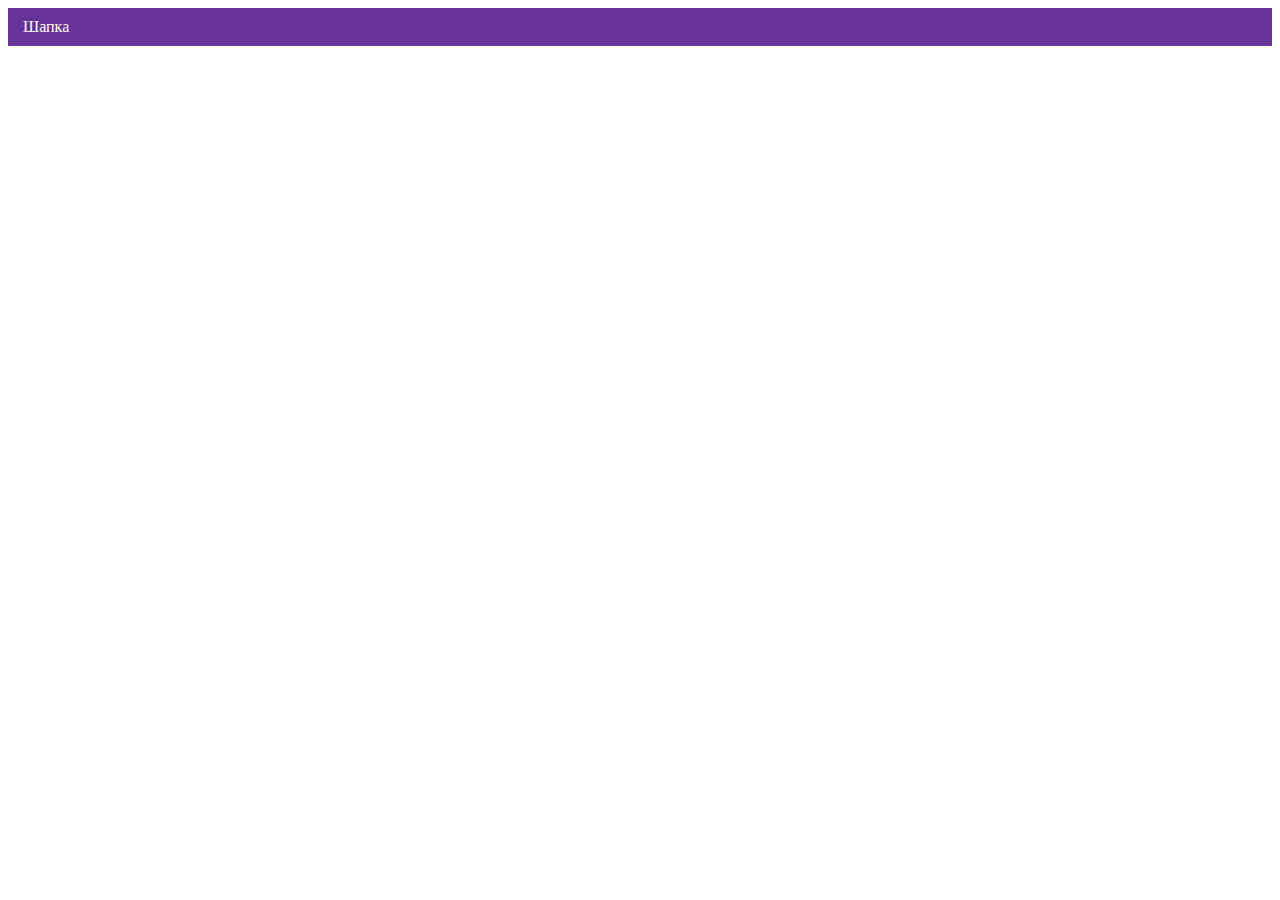
==== index.html @ c062468a "Deploying to gh-pages from @ htmlacademy-adaptive/18719-cat-energy-31@6f91078103334fcff3f2fff8782556" ====
<!DOCTYPE html><html class="page" lang="ru"><head><meta charset="UTF-8"><title>Название проекта</title><meta name="viewport" content="width=device-width,initial-scale=1"><link rel="stylesheet" href="styles/styles.css"><script src="scripts/index.js" defer="defer"></script></head><body class="page__body"><header class="header">Шапка</header></body></html>
---- styles/styles.css ----
.header{color:#fff;background-color:#639;padding:10px 15px}
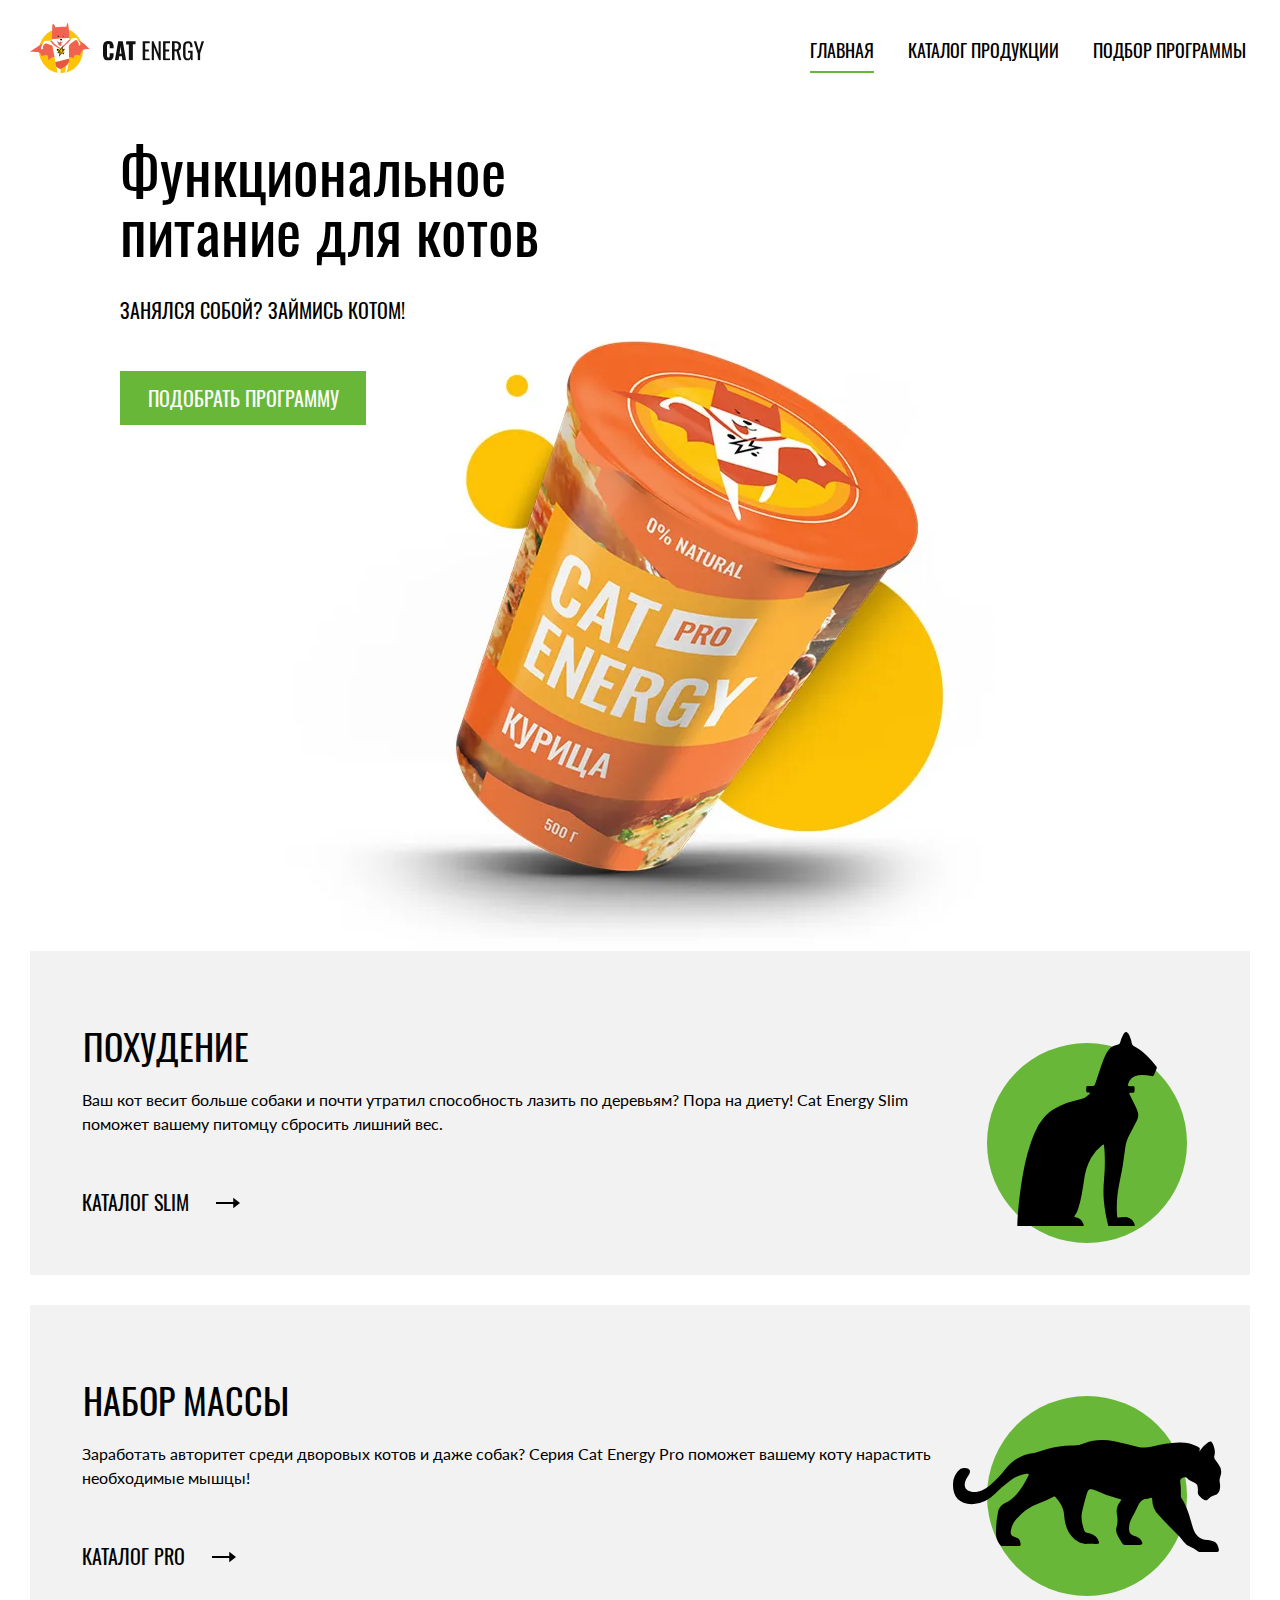
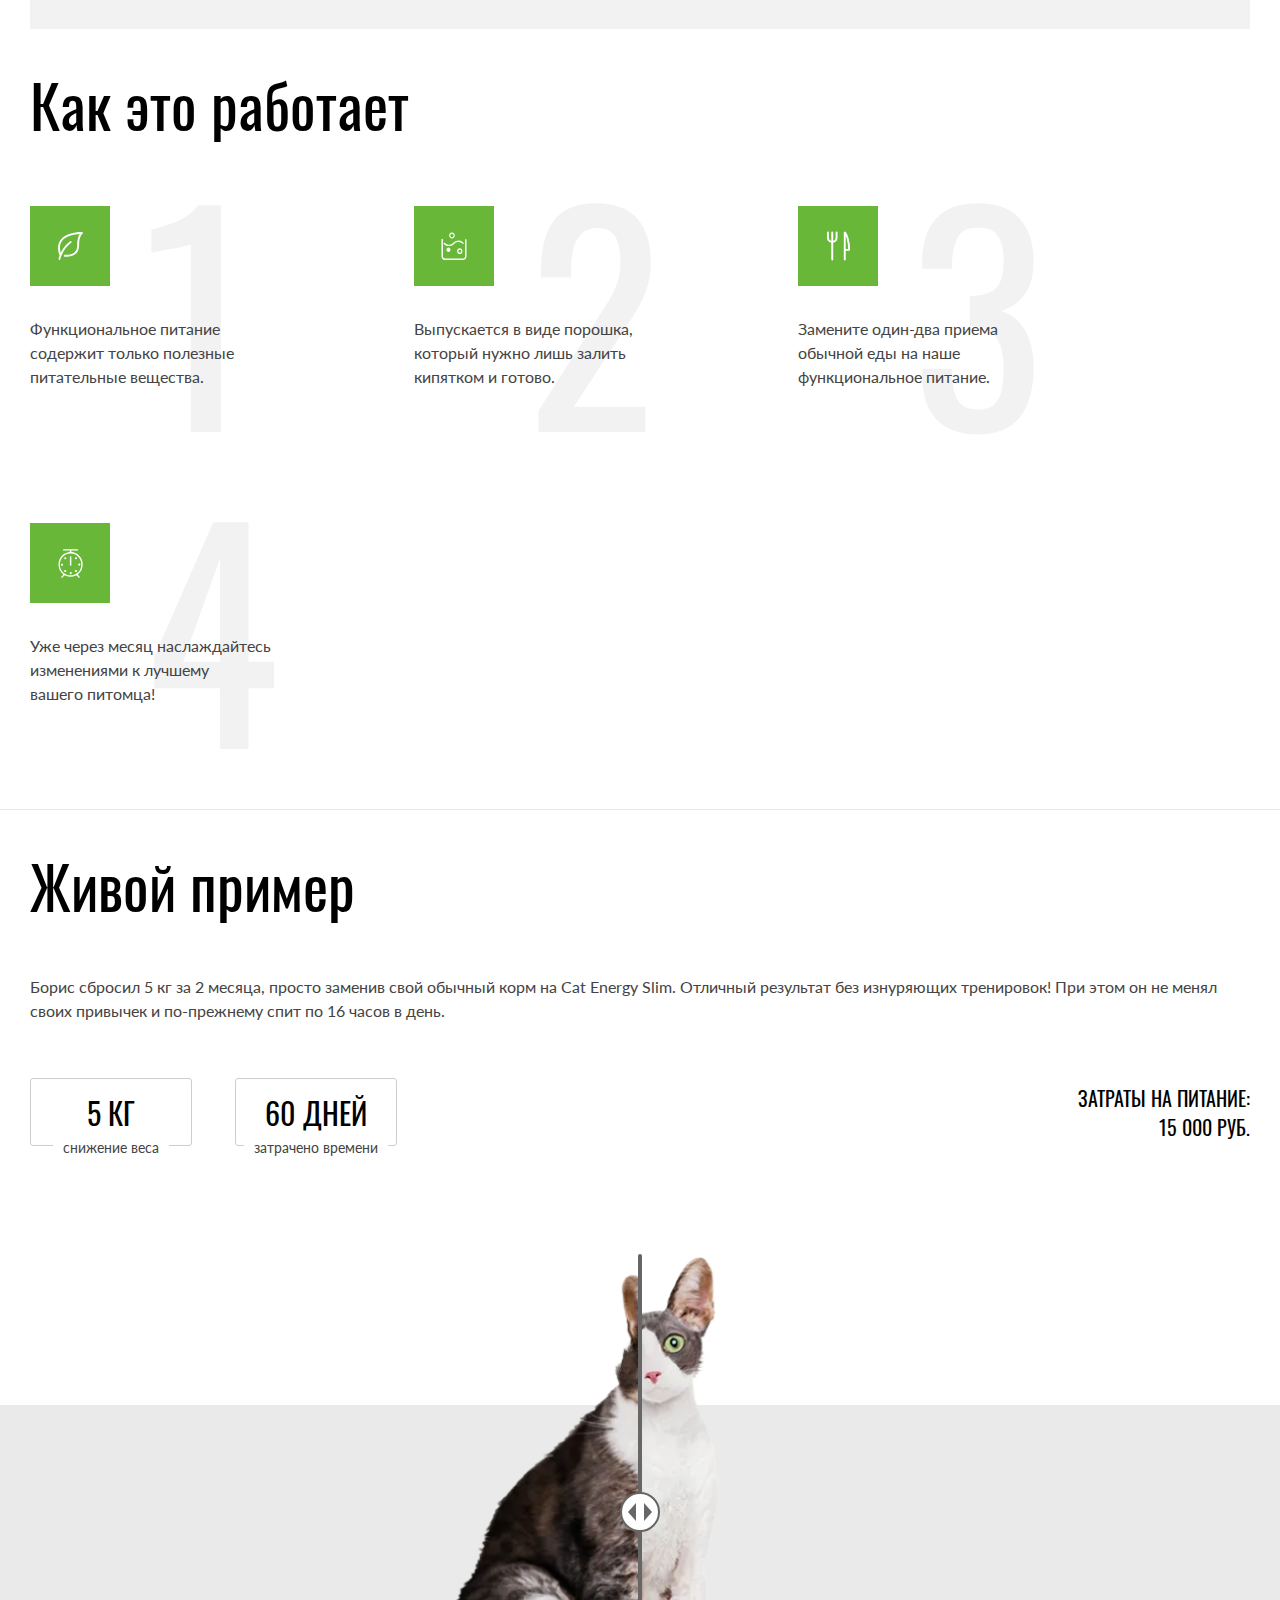
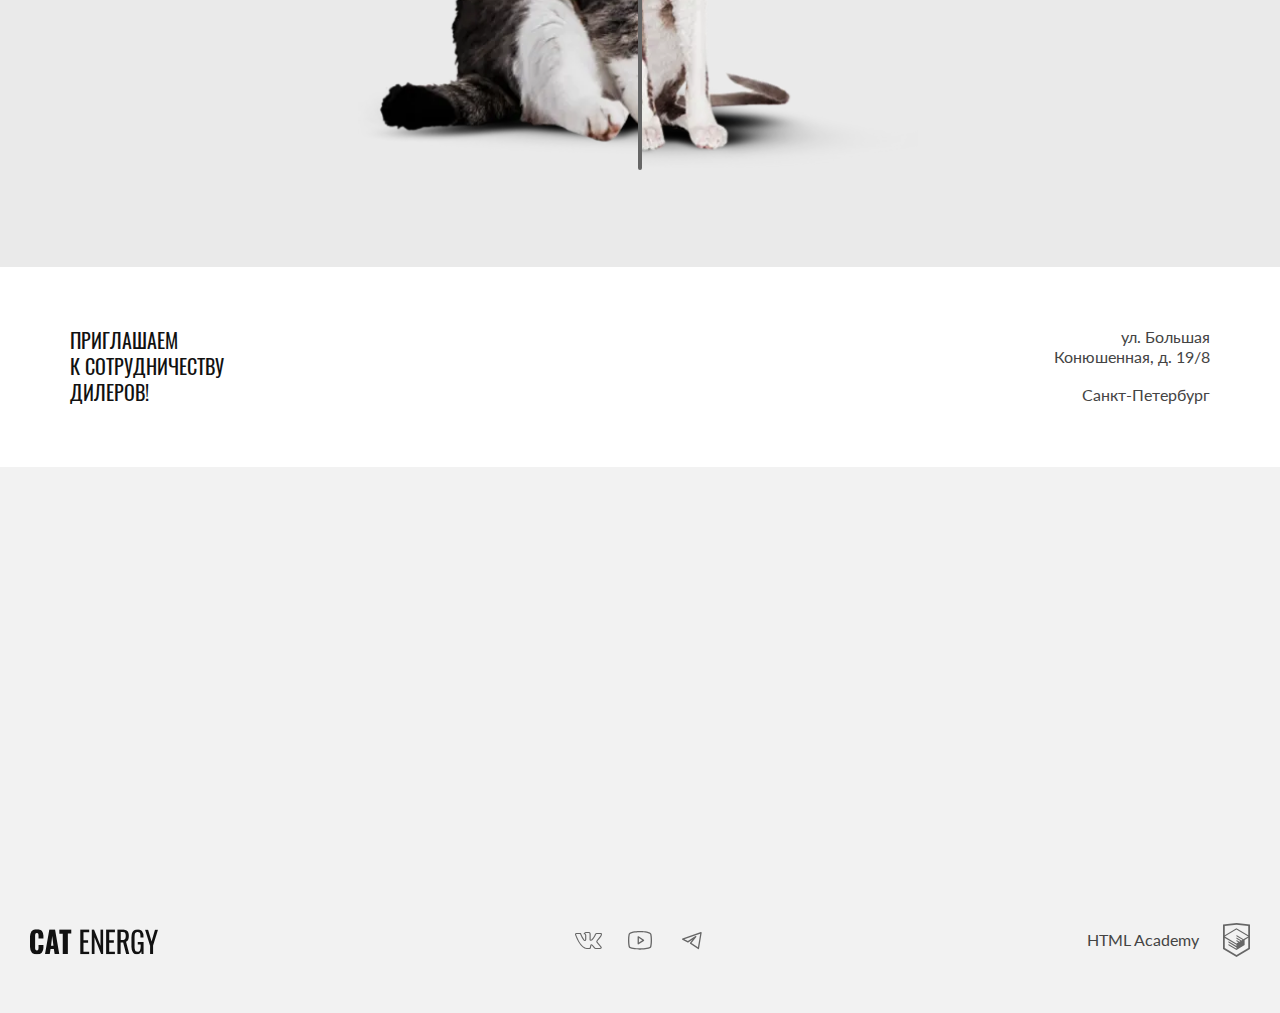
==== commit 2fa260fa: "Deploying to gh-pages from @ htmlacademy-adaptive/18719-cat-energy-31@b3269b74343d876a8a67b9d108259a" ====
--- a/index.html
+++ b/index.html
@@ -1 +1 @@
-<!DOCTYPE html><html class="page" lang="ru"><head><meta charset="UTF-8"><title>Название проекта</title><meta name="viewport" content="width=device-width,initial-scale=1"><link rel="stylesheet" href="styles/styles.css"><script src="scripts/index.js" defer="defer"></script></head><body class="page__body"><header class="header">Шапка</header></body></html>+<!DOCTYPE html><html class="page" lang="ru"><head><meta charset="UTF-8"><meta name="viewport" content="width=device-width,initial-scale=1"><title>Cat Energy</title><link rel="icon" href="favicon.ico"><link rel="icon" href="favicons/icon.svg" type="image/svg+xml"><link rel="apple-touch-icon" href="favicons/180.png"><link rel="manifest" href="manifest.webmanifest"><link rel="preload" href="fonts/lato/Lato-Regular.woff2" type="font/woff2" as="font" crossorigin="anonymous"><link rel="preload" href="fonts/oswald/oswaldregular.woff2" type="font/woff2" as="font" crossorigin="anonymous"><link rel="stylesheet" href="styles/styles.css"><script src="scripts/index.js" defer="defer"></script></head><body class="page__body"><header class="header"><nav class="nav nav--nojs nav--closed"><a class="nav__logo" href="index.html"><picture><source width="70" height="59" type="image/svg+xml" media="(min-width: 1440px)" srcset="images/logo-desktop.svg"><source width="60" height="50" type="image/svg+xml" media="(min-width: 768px)" srcset="images/logo-tablet.svg"><img class="nav__logo-img" src="images/logo-mobile.svg" width="33" height="38" alt="Логотип Cat Energy"></picture><img class="nav__logo-text" src="images/logo-text.svg" width="101" height="18" alt="Торговая марка Cat Energy"> </a><button class="nav__toggle" type="button"><span class="visually-hidden">Открыть или закрыть меню</span></button><ul class="nav__list"><li class="nav__item"><a class="nav__link nav__link--current" href="#">Главная</a></li><li class="nav__item"><a class="nav__link" href="catalog.html">Каталог продукции</a></li><li class="nav__item"><a class="nav__link" href="form.html">Подбор программы</a></li></ul></nav></header><main class="page__main main"><section class="hero"><div class="hero__wrapper"><h1 class="hero__title">Функциональное питание для котов</h1><p class="hero__text">Занялся собой? Займись котом!</p><div class="hero__img-wrapper"><picture><source width="552" height="499" type="image/webp" media="(min-width: 1440px)" srcset="images/can-desktop@1x.webp, images/can-desktop@2x.webp 2x"><source width="709" height="609" type="image/webp" media="(min-width: 768px)" srcset="images/can-tablet@1x.webp, images/can-tablet@2x.webp 2x"><source width="280" height="270" type="image/webp" srcset="images/can-mobile@1x.webp, images/can-mobile@2x.webp 2x"><source width="552" height="499" type="image/png" media="(min-width: 1440px)" srcset="images/can-desktop@1x.png, images/can-desktop@2x.png 2x"><source width="709" height="609" type="image/png" media="(min-width: 768px)" srcset="images/can-tablet@1x.png, images/can-tablet@2x.png 2x"><img class="hero__img" src="images/can-mobile@1x.png" srcset="images/can-mobile@2x.png 2x" width="280" height="270" alt="Питание для котов Cat Energy"></picture></div><a class="hero__link button button--primary" href="form.html">Подобрать программу</a></div></section><section class="programs"><h2 class="visually-hidden">Виды программ</h2><ul class="programs__list"><li class="programs__item programs__item--slim"><h3 class="programs__title">Похудение</h3><p class="programs__text">Ваш кот весит больше собаки и почти утратил способность лазить по деревьям? Пора на диету! Cat Energy Slim поможет вашему питомцу сбросить лишний вес.</p><a class="programs__link" href="catalog.html">Каталог Slim</a></li><li class="programs__item programs__item--pro"><h3 class="programs__title">Набор массы</h3><p class="programs__text">Заработать авторитет среди дворовых котов и даже собак? Серия Cat Energy Pro поможет вашему коту нарастить необходимые мышцы!</p><a class="programs__link" href="catalog.html">Каталог Pro</a></li></ul></section><section class="advantages"><h2 class="visually-hidden">Преимущества</h2><p class="advantages__heading">Как это работает</p><ol class="advantages__list"><li class="advantages__item advantages__item--leaf"><p class="advantages__text">Функциональное питание содержит только полезные питательные вещества.</p></li><li class="advantages__item advantages__item--water"><p class="advantages__text">Выпускается в виде порошка, который нужно лишь залить кипятком и готово.</p></li><li class="advantages__item advantages__item--food"><p class="advantages__text">Замените один-два приема обычной еды на наше функциональное питание.</p></li><li class="advantages__item advantages__item--weight"><p class="advantages__text">Уже через месяц наслаждайтесь изменениями к лучшему вашего&nbsp;питомца!</p></li></ol></section><section class="result"><div class="result__wrapper"><h2 class="visually-hidden">Результат</h2><p class="result__heading">Живой пример</p><div class="result__box"><p class="result__text">Борис сбросил 5 кг за 2 месяца, просто заменив свой обычный корм на Cat Energy Slim. Отличный результат без&nbsp;изнуряющих тренировок! При этом он не менял своих привычек и по-прежнему спит по 16 часов в день.</p><div class="result__row"><ul class="result__list"><li class="result__item"><span class="result__number">5 кг</span> <span class="result__desc">снижение веса</span></li><li class="result__item"><span class="result__number">60 дней</span> <span class="result__desc">затрачено времени</span></li></ul><p class="result__total"><span>Затраты на питание:</span> <span>15 000 руб.</span></p></div></div><div class="result__compare slider"><picture><source width="560" height="512" type="image/webp" media="(min-width: 768px)" srcset="images/compare-before-tablet@1x.webp, images/compare-before-tablet@2x.webp 2x"><source width="280" height="256" type="image/webp" srcset="images/compare-before-mobile@1x.webp, images/compare-before-mobile@2x.webp 2x"><source width="560" height="512" type="image/png" media="(min-width: 768px)" srcset="images/compare-before-tablet@1x.png, images/compare-before-tablet@2x.png 2x"><img class="slider__before-img" src="images/compare-before-mobile@1x.png" srcset="images/compare-before-mobile@2x.png 2x" width="280" height="256" alt="До - толстый котик"></picture><picture><source width="560" height="512" type="image/webp" media="(min-width: 768px)" srcset="images/compare-after-tablet@1x.webp, images/compare-after-tablet@2x.webp 2x"><source width="280" height="256" type="image/webp" srcset="images/compare-after-mobile@1x.webp, images/compare-after-mobile@2x.webp 2x"><source width="560" height="512" type="image/png" media="(min-width: 768px)" srcset="images/compare-after-tablet@1x.png, images/compare-after-tablet@2x.png 2x"><img class="slider__after-img" src="images/compare-after-mobile@1x.png" srcset="images/compare-after-mobile@2x.png 2x" width="280" height="256" alt="После - худенький котик"></picture><button class="slider__move" type="button"><span class="visually-hidden">Передвинуть ползунок</span></button></div></div></section></main><footer class="footer"><section class="footer__map map"><h2 class="visually-hidden">Адрес</h2><div class="map__container"><div class="map__box"><p class="map__text">Приглашаем к&nbsp;сотрудничеству дилеров!</p><div class="map__col"><p class="map__address">ул. Большая Конюшенная, д. 19/8</p><p class="map__city">Санкт-Петербург</p></div></div><noscript><picture><source width="1440" height="400" type="image/webp" media="(min-width: 1440px)" srcset="images/map-desktop@1x.webp, images/map-desktop@2x.webp 2x"><source width="768" height="400" type="image/webp" media="(min-width: 768px)" srcset="images/map-tablet@1x.webp, images/map-tablet@2x.webp 2x"><source width="320" height="362" type="image/webp" srcset="images/map-mobile@1x.webp, images/map-mobile@2x.webp 2x"><source width="1440" height="400" type="image/jpeg" media="(min-width: 1440px)" srcset="images/map-desktop@1x.jpg, images/map-desktop@2x.jpg 2x"><source width="768" height="400" type="image/jpeg" media="(min-width: 768px)" srcset="images/map-tablet@1x.jpg, images/map-tablet@2x.jpg 2x"><img class="map__img" src="images/map-mobile@1x.jpg" srcset="images/map-mobile@2x.jpg 2x" width="320" height="362" alt="Адрес на карте - Санкт-Петербург, ул. Большая Конюшенная, д. 19/8"></picture></noscript><iframe class="map__iframe" src="https://www.google.com/maps/embed?pb=!1m18!1m12!1m3!1d1998.6037876728558!2d30.320472477412878!3d59.938716474915196!2m3!1f0!2f0!3f0!3m2!1i1024!2i768!4f13.1!3m3!1m2!1s0x4696310fca145cc1%3A0x42b32648d8238007!2z0JHQvtC70YzRiNCw0Y8g0JrQvtC90Y7RiNC10L3QvdCw0Y8g0YPQuy4sIDE5LzgsINCh0LDQvdC60YIt0J_QtdGC0LXRgNCx0YPRgNCzLCAxOTExODY!5e0!3m2!1sru!2sru!4v1717142308179!5m2!1sru!2sru" width="320" height="362" allowfullscreen="" loading="lazy" referrerpolicy="no-referrer-when-downgrade" title="Адрес на карте - Санкт-Петербург, ул. Большая Конюшенная, д. 19/8"></iframe></div></section><div class="footer__row"><a class="footer__logo" href="index.html"><img class="footer__logo-text" src="images/logo-text.svg" width="128" height="24" alt="Торговая марка Cat Energy"></a><section class="footer__social social"><h2 class="visually-hidden">Социальные сети</h2><ul class="social__list"><li class="social__item"><a class="social__link social__link--vkontakte" href="https://vk.com/htmlacademy"><span class="visually-hidden">Мы в Вконтакте</span></a></li><li class="social__item"><a class="social__link social__link--youtube" href="https://www.youtube.com/user/htmlacademyru"><span class="visually-hidden">Мы в Ютубе</span></a></li><li class="social__item"><a class="social__link social__link--telegram" href="https://t.me/htmlacademy"><span class="visually-hidden">Мы в Телеграме</span></a></li></ul></section><a class="footer__copyright-link" href="https://htmlacademy.ru/intensive/adaptive">HTML Academy</a></div></footer></body></html>--- a/styles/styles.css
+++ b/styles/styles.css
@@ -1 +1 @@
-.header{color:#fff;background-color:#639;padding:10px 15px}+@font-face{font-family:Lato;font-weight:400;font-style:normal;src:url(../fonts/lato/Lato-Regular.woff2)format("woff2");font-display:swap}@font-face{font-family:Oswald;font-weight:400;font-style:normal;src:url(../fonts/oswald/oswaldregular.woff2)format("woff2");font-display:swap}*,:before,:after{box-sizing:border-box}body{color:#444;background-color:#fff;min-width:320px;margin:0;font-family:Lato,Arial,sans-serif;font-size:14px;font-weight:400;line-height:18px}img{object-fit:contain;max-width:100%;height:auto}.visually-hidden{white-space:nowrap;-webkit-clip-path:inset(100%);clip-path:inset(100%);clip:rect(0 0 0 0);border:0;width:1px;height:1px;margin:-1px;padding:0;position:absolute;overflow:hidden}.page{height:100%}.page__body{flex-direction:column;min-height:100%;display:flex}.page__main{flex-grow:1}.button{color:#fff;text-transform:uppercase;cursor:pointer;padding:10px;font-family:Oswald,Arial,sans-serif;text-decoration:none}.button--primary{background-color:#68b738}.button--primary:hover,.button--primary:focus{background-color:#5eaa2f}.button--primary:active{color:#ffffff4d}.button--secondary{color:#444;background-color:#f2f2f2}.button--secondary:hover,.button--secondary:focus,.button--secondary:active{background-color:#ebebeb}.nav{border-bottom:1px solid #d9d9d9;justify-content:space-between;align-items:center;padding:13px 0 13px 20px;display:flex;position:relative}.nav__logo,.nav__link{text-decoration:none}.nav__logo{align-items:center;gap:56px;height:38px;display:flex}.nav__logo:hover,.nav__logo:focus{opacity:.8}.nav__logo:active{opacity:.6}.nav__logo-img{min-width:33px;max-width:33px}.nav__toggle{background-color:unset;cursor:pointer;background-image:url(../icons/stack.svg#icon-open-mobile);background-position:50%;background-repeat:no-repeat;background-size:24px 24px;border:none;width:66px;height:65px;padding:0;position:absolute;right:0}.nav__toggle:hover,.nav__toggle:focus{opacity:.6}.nav__toggle:active{opacity:.3}.nav__toggle--opened{background-image:url(../icons/stack.svg#icon-close-mobile);background-size:18px 18px}.nav__list{margin:0;padding:0;list-style-type:none}.nav__link{color:#000;text-transform:uppercase;font-family:Oswald,Arial,sans-serif;font-size:20px;line-height:20px}.nav__link:hover,.nav__link:focus{opacity:.6}.nav__link:active{opacity:.3}@media (width<=767px){.nav--nojs .nav__list{display:block;position:static}.nav--nojs{flex-direction:column;padding:0}.nav--nojs .nav__logo{margin:13px auto 13px 22px}.nav--nojs .nav__toggle{display:none}.nav--nojs .nav__link{padding:23px}.nav--opened .nav__list{display:block}.nav__list{z-index:2;text-align:center;background-color:#fff;width:100%;display:none;position:absolute;top:65px;left:0}.nav__item{border-bottom:1px solid #e6e6e6}.nav__link{padding:21px;display:block}}@media (width>=768px){.nav{border-bottom:none;gap:40px;padding:25px 30px}.nav__logo{gap:13px;min-width:174px;max-width:174px;height:50px}.nav__logo-img{min-width:60px;max-width:60px}.nav__toggle{display:none}.nav__list{flex-wrap:wrap;justify-content:flex-end;gap:26px;display:flex}.nav__link{padding:10px 4px;font-size:18px;line-height:24px;position:relative}.nav__link--current:after{content:"";background-color:#68b738;height:2px;position:absolute;bottom:0;left:4px;right:4px}.nav__link--inner.nav__link--current:after{bottom:2px;right:2px}}@media (width>=1440px){.nav{z-index:2;max-width:1440px;margin:0 auto;padding:57px 110px 29px}.nav__logo{gap:14px;min-width:202px;max-width:202px;height:59px}.nav__logo-img{min-width:70px;max-width:70px}.nav__logo-text{min-width:118px;max-width:118px}.nav__list{gap:24px;max-width:600px}.nav__link{color:#fff;font-size:20px;line-height:100%}.nav__link--inner{color:#111}.nav__link--current:after{background-color:#fff;bottom:1px;left:6px;right:5px}.nav__link--inner.nav__link--current:after{background-color:#68b738;bottom:1px;left:4px}}.main__title{color:#000;border-bottom:1px solid #d9d9d9;margin:0;padding:28px 20px 40px;font-family:Oswald,Arial,sans-serif;font-size:36px;font-weight:400;line-height:36px}@media (width>=768px){.main__title{border-bottom:unset;padding:40px 30px 84px;font-size:60px;line-height:60px}}@media (width>=1440px){.main__title{max-width:1440px;margin:0 auto;padding:43px 110px 84px}}.hero{background-image:-webkit-linear-gradient(#68b738d9 60.5%,#fff 40%),-webkit-image-set(url(../images/bg-cat-mobile@1x.webp) 1x type("image/webp"),url(../images/bg-cat-mobile@1x.jpg) 1x type("image/jpeg")),-webkit-linear-gradient(#444,#444);background-image:linear-gradient(#68b738d9 60.5%,#fff 40%),image-set("../images/bg-cat-mobile@1x.webp" 1x type("image/webp"),"../images/bg-cat-mobile@1x.jpg" 1x type("image/jpeg")),linear-gradient(#444,#444);background-position:50% 0;background-repeat:no-repeat}@media (resolution>=2dppx){.hero{background-image:-webkit-linear-gradient(#68b738d9 60%,#fff 40%),-webkit-image-set(url(../images/bg-cat-mobile@2x.webp) 2x type("image/webp"),url(../images/bg-cat-mobile@2x.jpg) 2x type("image/jpeg")),-webkit-linear-gradient(#444,#444);background-image:linear-gradient(#68b738d9 60%,#fff 40%),image-set("../images/bg-cat-mobile@2x.webp" 2x type("image/webp"),"../images/bg-cat-mobile@2x.jpg" 2x type("image/jpeg")),linear-gradient(#444,#444)}}.hero__wrapper{flex-direction:column;align-items:center;padding:27px 20px 20px;display:flex}.hero__title,.hero__text{color:#fff;text-align:center;margin:0;font-family:Oswald,Arial,sans-serif}.hero__title{max-width:280px;margin-bottom:25px;font-size:36px;font-weight:400;line-height:36px}.hero__text{text-transform:uppercase;margin-bottom:29px;line-height:14px}.hero__img{margin-bottom:3px;display:block}.hero__link{text-align:center;width:100%;font-size:16px;line-height:20px;display:inline-block}@media (width>=768px){.hero{background-image:none}.hero__wrapper{align-items:flex-start;padding:40px 30px 0;position:relative}.hero__title,.hero__text{color:#000;text-align:left;max-width:600px;padding:0 90px}.hero__title{margin-bottom:40px;font-size:60px;line-height:60px}.hero__text{margin-bottom:21px;font-size:20px;line-height:20px}.hero__img-wrapper{justify-content:center;width:100%;display:flex}.hero__img{margin-bottom:1px;margin-left:1px}.hero__link{width:unset;margin-left:90px;padding:14px 27.5px;font-size:20px;line-height:26px;position:absolute;bottom:526px}}@media (width>=1440px){.hero:before{content:"";background-image:-webkit-linear-gradient(-90deg,#68b738d9 100%,#fff 50%),-webkit-image-set(url(../images/bg-cat-desktop@1x.webp) 1x type("image/webp"),url(../images/bg-cat-desktop@1x.jpg) 1x type("image/jpeg")),-webkit-linear-gradient(#444,#444);background-image:linear-gradient(-90deg,#68b738d9 100%,#fff 50%),image-set("../images/bg-cat-desktop@1x.webp" 1x type("image/webp"),"../images/bg-cat-desktop@1x.jpg" 1x type("image/jpeg")),linear-gradient(#444,#444);background-repeat:no-repeat;width:50%;min-height:694px;position:absolute;top:0;right:0}}@media (width>=1440px) and (resolution>=2dppx){.hero:before{background-image:-webkit-linear-gradient(-90deg,#68b738d9 100%,#fff 50%),-webkit-image-set(url(../images/bg-cat-desktop@2x.webp) 2x type("image/webp"),url(../images/bg-cat-desktop@2x.jpg) 2x type("image/jpeg")),-webkit-linear-gradient(#444,#444);background-image:linear-gradient(-90deg,#68b738d9 100%,#fff 50%),image-set("../images/bg-cat-desktop@2x.webp" 2x type("image/webp"),"../images/bg-cat-desktop@2x.jpg" 2x type("image/jpeg")),linear-gradient(#444,#444)}}@media (width>=1440px){.hero__wrapper{max-width:1440px;min-height:694px;margin:-145px auto 0;padding:224px 110px 0}.hero__title,.hero__text{padding:0 80px}.hero__img{width:552px;height:499px;position:absolute;top:143px;right:331px}.hero__link{margin-left:80px;bottom:184px}}.programs{padding:0 20px 20px}.programs__list{flex-direction:column;gap:20px;margin:0;padding:0;list-style-type:none;display:flex}.programs__item{background-color:#f2f2f2;padding:21px 20px 18px;position:relative}.programs__item--slim:before,.programs__item--slim:after,.programs__item--pro:before,.programs__item--pro:after{content:"";position:absolute}.programs__item--slim:before,.programs__item--pro:before{background-color:#68b738;border-radius:50%;width:50px;height:50px;top:24px;left:20px}.programs__item--slim:after,.programs__item--pro:after{background-image:url(../icons/stack.svg#icon-cat-slim);width:36px;height:50px;top:21px;left:27px}.programs__item--pro:before{top:24px;left:21px}.programs__item--pro:after{background-image:url(../icons/stack.svg#icon-cat-pro);width:68px;height:28px;top:35px;left:12px}.programs__title,.programs__link{color:#000;text-transform:uppercase;font-family:Oswald,Arial,sans-serif}.programs__title{margin:0 0 29px;padding-top:10px;padding-left:70px;font-size:24px;font-weight:400;line-height:37px}.programs__text{width:100%;margin:0 0 15px}.programs__text:after{content:"";background-color:#d9d9d9;width:100%;height:1px;margin-top:23px;display:block}.programs__link{padding:3px 17px 3px 0;font-size:16px;line-height:16px;text-decoration:none;display:inline-block}.programs__link:active{opacity:.3}.programs__link:after{content:"";background-color:#000;width:24px;height:12px;margin-bottom:2px;margin-left:17px;display:inline-block;-webkit-mask-image:url(../icons/stack.svg#icon-arrow);mask-image:url(../icons/stack.svg#icon-arrow);-webkit-mask-repeat:no-repeat;mask-repeat:no-repeat}@media (width>=768px){.programs{padding:0 30px 45px}.programs__list{gap:30px}.programs__item{padding:77px 316px 55px 52px}.programs__item--slim:before,.programs__item--pro:before{top:92px;left:unset;width:200px;height:200px;right:63px}.programs__item--slim:after,.programs__item--pro:after{top:81px;left:unset;width:140px;height:194px;right:93px}.programs__item--pro:before{top:91px}.programs__item--pro:after{width:272px;height:114px;top:134px;right:25px}.programs__title{margin:0 0 24px;padding-top:0;padding-left:1px;font-size:36px;line-height:36px}.programs__text{color:#000;margin-bottom:48px;font-size:16px;line-height:24px}.programs__text:after{display:none}.programs__link{padding:8px 8px 8px 0;font-size:20px;line-height:100%}.programs__link:after{content:"";background-color:#000;margin-bottom:2px;margin-left:26.5px;-webkit-mask-image:url(../icons/stack.svg#icon-arrow);mask-image:url(../icons/stack.svg#icon-arrow);-webkit-mask-repeat:no-repeat;mask-repeat:no-repeat}}@media (width>=1440px){.programs{max-width:1440px;margin:0 auto;padding:82px 110px 71px}.programs__list{flex-flow:wrap;gap:80px}.programs__item{max-width:570px;padding:77px 61px 55px 52px}.programs__item--slim:before,.programs__item--pro:before{top:47px;left:52px;right:unset;width:100px;height:100px}.programs__item--slim:after,.programs__item--pro:after{top:41px;left:67px;right:unset;width:70px;height:97px}.programs__item--pro:after{width:136px;height:56px;top:67px;left:33px}.programs__title{margin-bottom:73px;padding-left:162px}.programs__text{margin-bottom:25px}}.advantages{padding:0 20px 49px}.advantages__heading{color:#000;margin:0 0 40px;font-family:Oswald,Arial,sans-serif;font-size:36px;line-height:40px}.advantages__list{flex-direction:column;gap:20px;margin:0;padding:0;list-style-type:none;display:flex}.advantages__item{gap:20px;display:flex}.advantages__item:before{content:"";background-color:#68b738;background-position:50%;background-repeat:no-repeat;min-width:60px;max-width:60px;height:60px}.advantages__item--leaf:before{background-image:url(../icons/stack.svg#icon-leaf);background-size:25px 28px}.advantages__item--water:before{background-image:url(../icons/stack.svg#icon-water);background-size:26px 29px}.advantages__item--food:before{background-image:url(../icons/stack.svg#icon-food);background-size:25px 30px}.advantages__item--weight:before{background-image:url(../icons/stack.svg#icon-weight);background-size:25px 31px}.advantages__text{margin:2px 0 0}@media (width>=768px){.advantages{padding:0 30px 46px}.advantages__heading{margin-bottom:32px;font-size:60px;line-height:60px}.advantages__list{counter-reset:my-numbers;flex-flow:wrap;gap:37px 134px}.advantages__item{flex-direction:column;gap:31px;max-width:250px;padding-top:40px;position:relative}.advantages__item:before{background-color:#68b738;background-position:50%;background-repeat:no-repeat;min-width:80px;max-width:80px;height:80px}.advantages__item:after{counter-increment:my-numbers;content:"" counter(my-numbers);z-index:-1;color:#f2f2f2;min-width:112px;height:280px;font-family:Oswald,Arial,sans-serif;font-size:280px;line-height:280px;position:absolute;top:0;left:113px}.advantages__text{margin-top:0;margin-bottom:57px;font-size:16px;line-height:24px}}@media (width>=1440px){.advantages{max-width:1440px;margin:0 auto;padding:0 110px 69px}.advantages__list{gap:37px 73px}.advantages__item--leaf:after{left:118px}.advantages__item--water .advantages__text{margin-left:1px}.advantages__item--water:before{margin-left:2px}.advantages__item--food .advantages__text{margin-left:3px}.advantages__item--food:before{margin-left:4px}.advantages__item--food:after{left:117px}.advantages__item--weight .advantages__text{margin-left:5px}.advantages__item--weight:before{margin-left:6px}.advantages__item--weight:after{left:120px}}.result{background-color:#eaeaea}.result__wrapper{padding:25px 20px 36px}.result__heading,.result__number,.result__total{color:#000;font-family:Oswald,Arial,sans-serif}.result__heading{margin:0 0 40px;font-size:36px;line-height:40px}.result__text{margin:0 0 18px}.result__list{flex-wrap:wrap;justify-content:center;gap:32px;margin:0;padding:0 0 27px;list-style-type:none;display:flex}.result__item{border:1px solid #cdcdcd;border-radius:3px;flex-direction:column;align-items:center;width:124px;display:flex;position:relative}.result__number{text-transform:uppercase;padding:15px 15px 0;font-size:24px;line-height:24px}.result__desc{text-align:center;background-color:#eaeaea;max-width:87px;padding:0 10px;font-size:12px;line-height:100%;position:relative;bottom:-9px}.result__total{text-transform:uppercase;text-align:center;margin:0 0 20px;line-height:20px}@media (width>=768px){.result{background-color:#fff;border-top:1px solid #e6e6e6;position:relative}.result:before{content:"";z-index:0;background-color:#eaeaea;width:100%;min-height:462px;position:absolute;bottom:0;left:0}.result__wrapper{padding:45px 30px 96px}.result__heading{margin:0 0 60px;font-size:60px;line-height:60px}.result__text{margin:0 0 55px;font-size:16px;line-height:24px}.result__row{justify-content:space-between;align-items:center;margin-bottom:109px;display:flex}.result__list{gap:43px;padding-bottom:0}.result__item{border:1px solid #cdcdcd;border-radius:3px;flex-direction:column;width:162px;display:flex}.result__number{font-size:30px;line-height:37px}.result__desc{background-color:#fff;max-width:145px;font-size:14px;line-height:14px;bottom:-10px}.result__total{text-align:right;flex-direction:column;gap:9px;margin-bottom:0;font-size:20px;display:flex}}@media (width>=1440px){.result{border-top:none}.result:before{background-color:#f2f2f2;width:100%;bottom:3px}.result__wrapper{flex-wrap:wrap;grid-template-rows:min-content 1fr;grid-template-columns:1fr 1fr;justify-content:space-between;column-gap:101px;max-width:1440px;margin:0 auto;padding:0 110px 55px;display:grid}.result__heading{grid-area:1/1/2/2;width:100%;margin-bottom:146px}.result__box{z-index:2;grid-area:2/1/3/2;max-width:450px;position:relative}.result__text{margin-bottom:69px}.result__row{flex-direction:column;align-items:flex-start;margin-bottom:0}.result__list{margin-bottom:65px}.result__desc{background-color:#f2f2f2}.result__total{text-align:left;flex-direction:row;gap:66px;margin-bottom:20px}.result__compare{grid-area:1/2/3/3}}.slider{max-width:280px;margin:0 auto;display:flex;position:relative;top:-1px;left:-2px}.slider__before-img,.slider__after-img{object-fit:cover;object-position:left;height:100%}.slider__before-img{width:50%;position:absolute;overflow:hidden}.slider__after-img{-webkit-clip-path:inset(0 0 0 50%);clip-path:inset(0 0 0 50%)}.slider__move{cursor:pointer;background-color:#666;border:none;border-radius:2px;width:4px;height:100%;padding:0;display:block;position:absolute;top:0;left:50%}.slider__move:before,.slider__move:after{content:"";position:absolute;top:50%;left:50%}.slider__move:before{background-color:#fff;border:2px solid #666;border-radius:50%;width:40px;height:40px;transform:translate(-50%,-50%)}.slider__move:after{background-color:#666;width:24px;height:18px;transform:translate(-50%,-50%);-webkit-mask-image:url(../icons/stack.svg#icon-compare-arrows);mask-image:url(../icons/stack.svg#icon-compare-arrows);-webkit-mask-position:50%;mask-position:50%;-webkit-mask-size:24px 18px;mask-size:24px 18px;-webkit-mask-repeat:no-repeat;mask-repeat:no-repeat}.slider__move:hover:before,.slider__move:focus:before{border-color:#68b738}.slider__move:hover,.slider__move:focus,.slider__move:hover:after,.slider__move:focus:after{background-color:#68b738}.slider__move:active:before{border-color:#68b73899}.slider__move:active,.slider__move:active:after{background-color:#68b73899}@media (width>=768px){.slider{z-index:1;max-width:560px}}@media (width>=1440px){.slider{margin-bottom:30px}}.footer{background-color:#f2f2f2}.footer__row{flex-direction:column;align-items:center;gap:20px;padding:40px 20px;display:flex}.footer__logo{min-width:128px;max-width:128px;height:24px}.footer__logo:hover,.footer__logo:focus{opacity:.8}.footer__logo:active{opacity:.6}.footer__copyright-link{color:#444;justify-content:space-between;align-items:center;width:280px;font-size:16px;line-height:20px;text-decoration:none;display:flex}.footer__copyright-link:after{content:"";background-color:#666;width:27px;height:34px;display:inline-block;-webkit-mask-image:url(../icons/stack.svg#icon-htmlacademy);mask-image:url(../icons/stack.svg#icon-htmlacademy)}.footer__copyright-link:hover:after,.footer__copyright-link:focus:after{background-color:#68b738}.footer__copyright-link:active{opacity:.3}@media (width>=768px){.footer__row{flex-direction:row;justify-content:space-between;align-items:center;gap:40px;padding:56px 30px}.footer__copyright-link{min-width:168px;max-width:168px;padding-left:5px}}@media (width>=1440px){.footer{margin-top:-3px}.footer__row{max-width:1440px;margin:0 auto;padding:68px 110px}}.map__box{background-color:#fff;justify-content:space-between;padding:26px 20px;display:flex}.map__box--inner{background-color:#f2f2f2}.map__text,.map__col{width:140px}.map__text{color:#111;text-transform:uppercase;font-family:Oswald,Arial,sans-serif;font-size:16px}.map__text,.map__address,.map__city{margin:0;line-height:20px}.map__img{position:absolute;left:50%;transform:translate(-50%)}.map__iframe{border:none;width:100%;display:block}@media (width>=768px){.map__box{padding:60px 70px 62px}.map__text,.map__col{width:160px}.map__text{font-size:20px;line-height:26px}.map__col{text-align:right;flex-direction:column;justify-content:space-between;display:flex}.map__address,.map__city{font-size:16px}.map__iframe{min-height:400px}}@media (width>=1440px){.map__container{margin:0 auto;position:relative}.map__box{z-index:1;width:565px;padding:60px 75px 60px 80px;position:absolute;top:95px;left:calc(50% - 610px)}.map__box--inner{background-color:#fff}.map__col{text-align:left}}.social{border-top:1px solid #d9d9d9;border-bottom:1px solid #d9d9d9;width:100%;padding:19px}.social__list{flex-wrap:wrap;gap:10px 24px;width:132px;margin:0 auto;padding:0;list-style-type:none;display:flex}.social__link{width:28px;height:22px}.social__link:after{content:"";background-color:#666;width:28px;height:22px;display:block;-webkit-mask-repeat:no-repeat;mask-repeat:no-repeat}.social__link:hover:after,.social__link:focus:after{background-color:#68b738}.social__link:active:after{opacity:.3}.social__link--vkontakte:after{-webkit-mask-image:url(../icons/stack.svg#icon-vk);mask-image:url(../icons/stack.svg#icon-vk)}.social__link--youtube:after{-webkit-mask-image:url(../icons/stack.svg#icon-youtube);mask-image:url(../icons/stack.svg#icon-youtube)}.social__link--telegram:after{-webkit-mask-image:url(../icons/stack.svg#icon-tg);mask-image:url(../icons/stack.svg#icon-tg)}@media (width>=768px){.social{border-top:none;border-bottom:none;padding:0 0 0 39px}.social__list{justify-content:center;width:100%;max-width:300px}}.products__list{margin:0;padding:0;list-style-type:none}@media (width>=768px){.products__list{flex-wrap:wrap;gap:60px;padding:0 30px 74px;display:flex}}@media (width>=1440px){.products__list{gap:63px 80px;max-width:1440px;margin:0 auto;padding:0 110px 72px}}.product{border-bottom:1px solid #d9d9d9;grid-template-rows:min-content min-content min-content;grid-template-columns:1fr 1fr;justify-content:center;align-items:center;padding:20px 20px 24px;display:grid;position:relative}.product--more{flex-direction:column;padding-top:79px;display:flex}.product--more:before{content:"";background-image:url(../icons/stack.svg#icon-plus-mobile);background-repeat:no-repeat;width:30px;height:30px;position:absolute;top:25px}.product__link{text-decoration:none}.product__link--img:hover,.product__link--img:focus,.product__link--title:hover,.product__link--title:focus{opacity:.6}.product__link--img:active,.product__link--title:active{opacity:.3}.product__link--img{grid-area:1/1/3/2}.product__link--title{grid-area:1/2/2/3;align-self:flex-start;max-width:60%;margin-top:2px}.product__link--order{text-align:center;grid-area:3/1/4/3;margin-top:13px}.product__link--more{text-align:center;width:100%}.product__list{grid-area:2/2/3/3;align-self:flex-end;margin:0 0 7px;padding:0;list-style-type:none}.product__title,.product__link{font-size:16px;line-height:20px}.product__title{color:#222;text-transform:uppercase;margin:0;font-family:Oswald,Arial,sans-serif;font-weight:400}.product__title--more{margin-bottom:8px}.product__item{justify-content:space-between;font-size:12px;line-height:16px;display:flex}.product__text{margin:0 0 21px;font-size:12px;line-height:16px}@media (width>=768px){.product{text-align:center;border-bottom:unset;background-image:linear-gradient(#fff 81px,#f2f2f2 81px);width:324px;padding:10px 37px 40px;display:block;position:relative}.product--more{background-image:unset;padding-top:242px}.product--more:before{background-image:url(../icons/stack.svg#icon-plus-tablet);width:60px;height:60px;top:132px;left:132px}.product--more:after{content:"";z-index:-1;border:2px solid #f2f2f2;width:324px;height:429px;position:absolute;top:81px;left:0}.product__link{display:block}.product__link--img{margin-bottom:19px}.product__link--title{max-width:60%;margin:0 auto 11px}.product__list{align-self:center;margin-bottom:30px}.product__item{border-bottom:1px solid #cdcdcd;padding:7px 0 5px;font-size:16px;line-height:20px}.product__title{font-size:20px;line-height:24px}.product__title--more{width:60%;margin:0 auto 23px}.product__text{width:70%;margin:0 auto 82px;font-size:16px;line-height:18px}}@media (width>=1440px){.product{width:245px;min-height:511px;padding-left:38px;padding-right:38px}.product--more{padding-top:231px}.product--more:before{left:92px}.product--more:after{width:245px}.product__link--img{margin-bottom:8px}.product__link--title{max-width:80%;margin:0 auto 17px}.product__list{margin-bottom:35px}.product__title--more{width:80%;margin-bottom:25px}.product__text{width:100%;margin-bottom:91px}}.other-products{margin-bottom:40px;padding:24px 20px 0}.other-products__title,.other-products__heading{margin:0;font-family:Oswald,Arial,sans-serif;font-weight:400}.other-products__heading,.other-products__link,.other-products__text{font-size:16px}.other-products__title{color:#000;background-color:#fff;width:-moz-fit-content;width:fit-content;margin-bottom:35px;font-size:24px;line-height:24px;position:relative;box-shadow:-40px 0 #fff,40px 0 #fff}.other-products__title:after{content:"";z-index:-1;background-color:#68b738;width:100vw;height:2px;position:absolute;top:10px;right:0;box-shadow:100vw 0 #68b738}@media (width>=768px){.other-products__title:after{top:14px}}@media (width>=1440px){.other-products__title:after{top:17px}}.other-products__list{border-top:1px solid #cdcdcd;margin:0 0 35px;padding:0;list-style-type:none}.other-products__item{border-bottom:1px solid #cdcdcd;grid-template-rows:repeat(3,min-content);grid-template-columns:repeat(2,1fr);padding:13px 0 18px;display:grid}.other-products__heading{color:#222;text-transform:uppercase;grid-area:1/1/2/3;margin-bottom:13px;line-height:16px}.other-products__count,.other-products__total{margin:0 0 14.7px;line-height:14px}.other-products__count{grid-area:2/1/3/2}.other-products__total{text-align:right;grid-area:2/2/3/3}.other-products__link{text-align:center;grid-area:3/1/4/3;line-height:20px}.other-products__box{text-align:center;background-color:#68b738d9;background-image:-webkit-linear-gradient(#68b738d9 100%,#fff 0%),-webkit-image-set(url(../images/bg-backpack-mobile@1x.webp) 1x type("image/webp"),url(../images/bg-backpack-mobile@1x.jpg) 1x type("image/jpeg"));background-image:linear-gradient(#68b738d9 100%,#fff 0%),image-set("../images/bg-backpack-mobile@1x.webp" 1x type("image/webp"),"../images/bg-backpack-mobile@1x.jpg" 1x type("image/jpeg"));background-repeat:no-repeat;background-size:280px 290px;width:280px;min-height:290px;margin:0 auto;padding:187px 58px 43px;position:relative}@media (resolution>=2dppx){.other-products__box{background-image:-webkit-image-set(url(../images/bg-backpack-mobile@2x.webp) 2x type("image/webp"),url(../images/bg-backpack-mobile@2x.jpg) 2x type("image/jpeg"));background-image:image-set("../images/bg-backpack-mobile@2x.webp" 2x type("image/webp"),"../images/bg-backpack-mobile@2x.jpg" 2x type("image/jpeg"))}}.other-products__box:after{content:"";background-image:url(../icons/stack.svg#icon-gift);background-repeat:no-repeat;width:78px;height:80px;position:absolute;top:59px;left:101px}.other-products__text{color:#fff;margin:0;line-height:20px}@media (width>=768px){.other-products{margin-bottom:80px;padding:0 30px}.other-products__title{margin-bottom:80px;margin-left:40px;font-size:32px;line-height:32px}.other-products__list{border-left:1px solid #cdcdcd;border-right:1px solid #cdcdcd;margin-bottom:69px}.other-products__item{grid-template-rows:repeat(2,min-content);grid-template-columns:1fr 1fr 83px;align-items:flex-end;gap:24px 10px;padding:26px 37px 28px}.other-products__heading{grid-area:1/1/2/2;font-size:20px;line-height:20px}.other-products__heading,.other-products__count,.other-products__total{margin-bottom:0}.other-products__count{text-align:right;grid-area:1/2/2/3;font-size:16px;line-height:20px}.other-products__total{grid-area:1/3/2/4;font-size:16px;line-height:20px}.other-products__link{grid-area:2/1/3/4}.other-products__box{text-align:center;background-image:-webkit-linear-gradient(#68b738d9 100%,#fff 0%),-webkit-image-set(url(../images/bg-backpack-tablet@1x.webp) 1x type("image/webp"),url(../images/bg-backpack-tablet@1x.jpg) 1x type("image/jpeg"));background-image:linear-gradient(#68b738d9 100%,#fff 0%),image-set("../images/bg-backpack-tablet@1x.webp" 1x type("image/webp"),"../images/bg-backpack-tablet@1x.jpg" 1x type("image/jpeg"));background-size:707px 200px;justify-content:flex-end;align-items:center;width:707px;min-height:200px;padding:65px 125px 63px;display:flex}}@media (width>=768px) and (resolution>=2dppx){.other-products__box{background-image:-webkit-image-set(url(../images/bg-backpack-tablet@2x.webp) 2x type("image/webp"),url(../images/bg-backpack-tablet@2x.jpg) 2x type("image/jpeg"));background-image:image-set("../images/bg-backpack-tablet@2x.webp" 2x type("image/webp"),"../images/bg-backpack-tablet@2x.jpg" 2x type("image/jpeg"))}}@media (width>=768px){.other-products__box:after{width:80px;height:83px;top:57px;left:77px}.other-products__text{text-align:left;max-width:161px}}@media (width>=1440px){.other-products{grid-template-rows:repeat(2,min-content);grid-template-columns:repeat(2,min-content);gap:79px 81px;max-width:1440px;margin:0 auto 96px;padding:0 110px;display:grid}.other-products__title{grid-area:1/1/2/3;margin:0;padding:0;font-size:40px;line-height:40px}.other-products__list{border-left:none;border-right:none;grid-area:2/1/3/2;width:895px;margin-bottom:0}.other-products__item{grid-template-rows:1fr;grid-template-columns:294px 211px 50px 244px;align-items:center;gap:0 32px;padding:15px 0 16px}.other-products__heading{grid-area:1/1/2/2}.other-products__count{text-align:left;grid-area:1/2/2/3;margin-top:3px}.other-products__total{text-align:left;grid-area:1/3/2/4;margin-top:3px}.other-products__link{grid-area:1/4/2/5}.other-products__box{background-image:-webkit-linear-gradient(#68b738d9 100%,#fff 0%),-webkit-image-set(url(../images/bg-backpack-desktop@1x.webp) 1x type("image/webp"),url(../images/bg-backpack-desktop@1x.jpg) 1x type("image/jpeg"));background-image:linear-gradient(#68b738d9 100%,#fff 0%),image-set("../images/bg-backpack-desktop@1x.webp" 1x type("image/webp"),"../images/bg-backpack-desktop@1x.jpg" 1x type("image/jpeg"));background-size:245px 288px;grid-area:2/2/3/3;width:245px;padding:185px 42px 43px;display:block}}@media (width>=1440px) and (resolution>=2dppx){.other-products__box{background-image:-webkit-image-set(url(../images/bg-backpack-desktop@2x.webp) 2x type("image/webp"),url(../images/bg-backpack-desktop@2x.jpg) 2x type("image/jpeg"));background-image:image-set("../images/bg-backpack-desktop@2x.webp" 2x type("image/webp"),"../images/bg-backpack-desktop@2x.jpg" 2x type("image/jpeg"))}}@media (width>=1440px){.other-products__box:after{top:56px;left:83px}.other-products__text{text-align:center;max-width:161px}}.newsletter{flex-direction:column;align-items:center;padding:0 20px 20px;display:flex}.newsletter__title,.newsletter__text,.newsletter__input{font-family:Oswald,Arial,sans-serif}.newsletter__title,.newsletter__text{color:#000;margin:0;line-height:24px}.newsletter__title{background-color:#fff;align-self:flex-start;width:-moz-fit-content;width:fit-content;margin-bottom:32px;font-size:24px;font-weight:400;position:relative;box-shadow:-40px 0 #fff,40px 0 #fff}.newsletter__title:after{content:"";z-index:-1;background-color:#68b738;width:100vw;height:2px;position:absolute;top:10px;right:0;box-shadow:100vw 0 #68b738}@media (width>=768px){.newsletter__title:after{top:14px}}@media (width>=1440px){.newsletter__title:after{top:17px}}.newsletter__text{text-align:center;margin-bottom:24px;font-size:16px}.newsletter__form{flex-direction:column;width:100%;display:flex}.newsletter__input{text-transform:uppercase;border:1px solid #cdcdcd;width:100%;margin-bottom:16px;padding:12px;font-size:20px;line-height:100%}.newsletter__input::placeholder{color:#444}.newsletter__input:user-invalid{outline:2px solid #ff8282}.newsletter__button{border:none;margin-bottom:20px;padding:15px;font-size:20px;line-height:26px}@media (width>=768px){.newsletter{padding:0 30px 60px}.newsletter__title{margin-bottom:66px;margin-left:39px;font-size:32px;line-height:32px}.newsletter__text{padding:0 37px;font-size:24px;line-height:32px}.newsletter__form{flex-direction:row;justify-content:center;padding:0 38px}.newsletter__input{min-width:376px}.newsletter__button{min-width:256px}}@media (width>=1440px){.newsletter{max-width:1440px;margin:0 auto;padding:0 110px 87px}.newsletter__title{margin-bottom:71px;margin-left:0;font-size:40px;line-height:40px}.newsletter__form{justify-content:center}.newsletter__input{min-width:496px}}